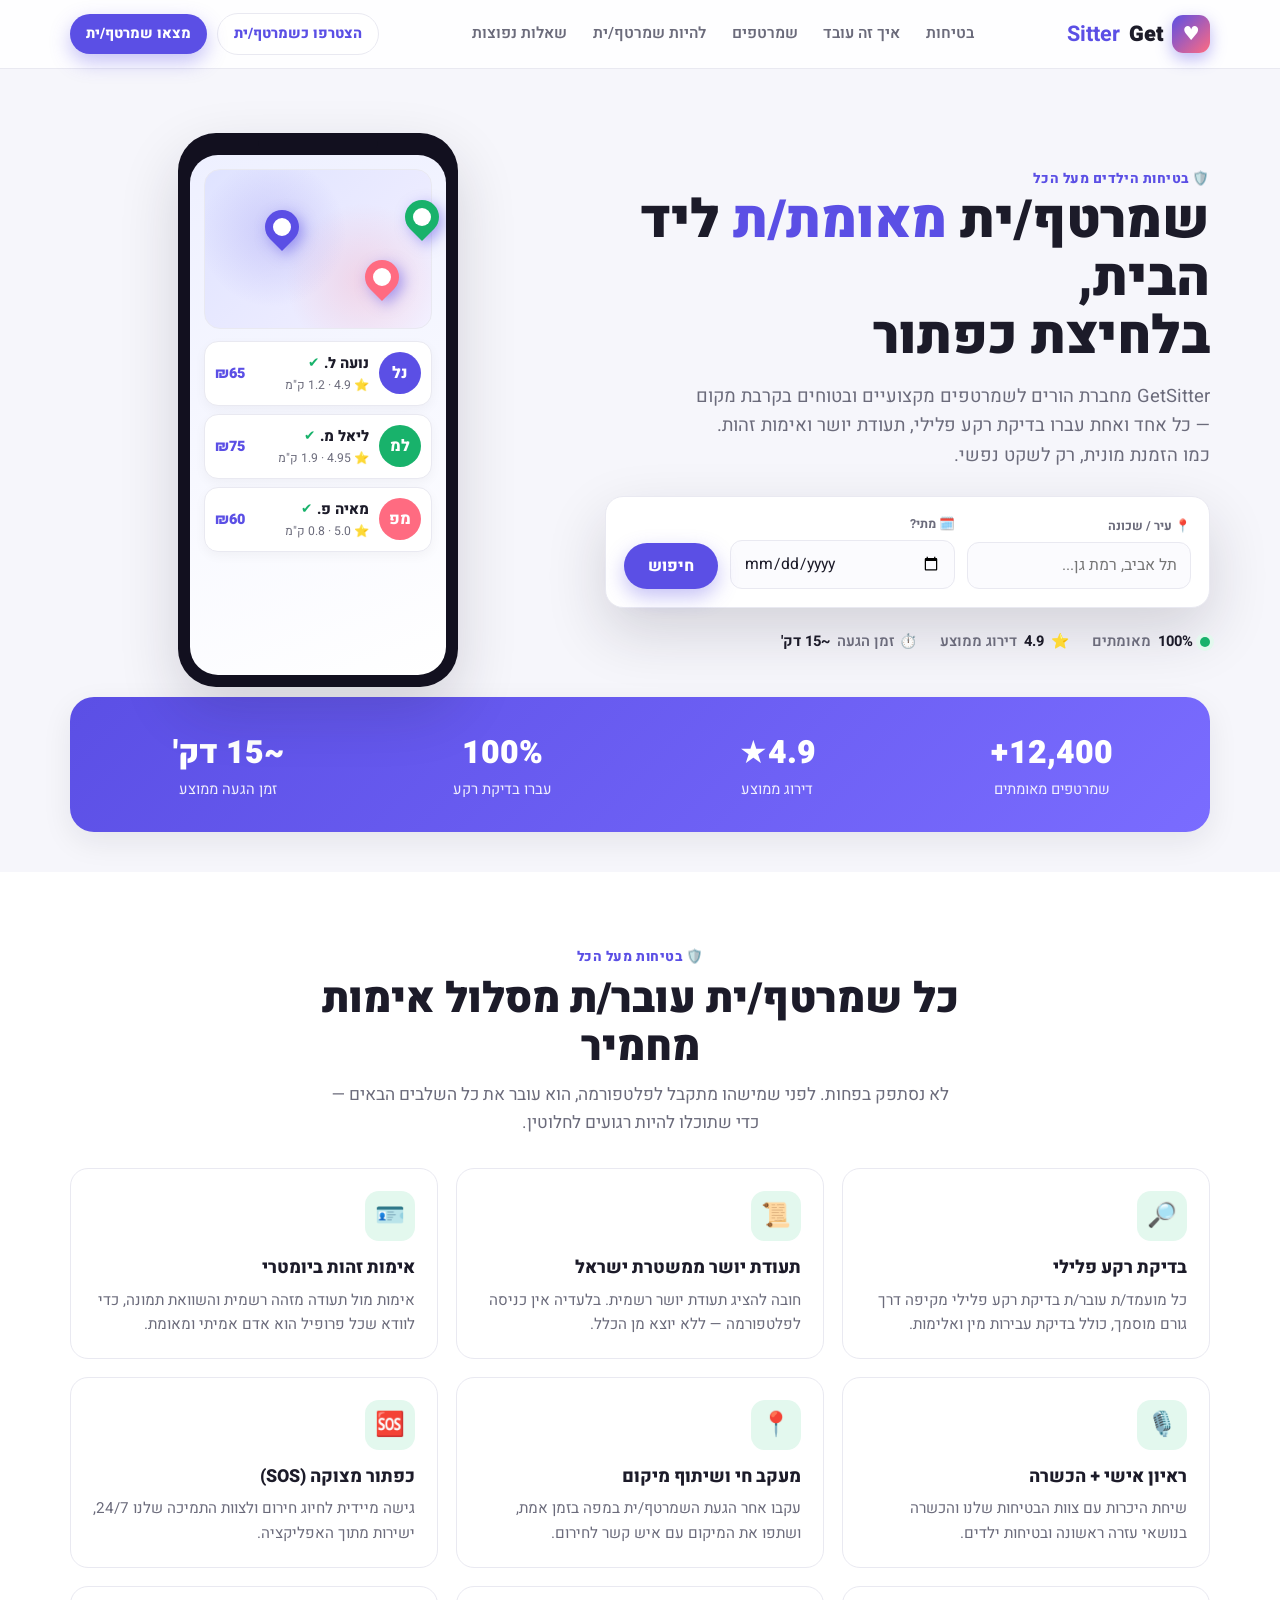
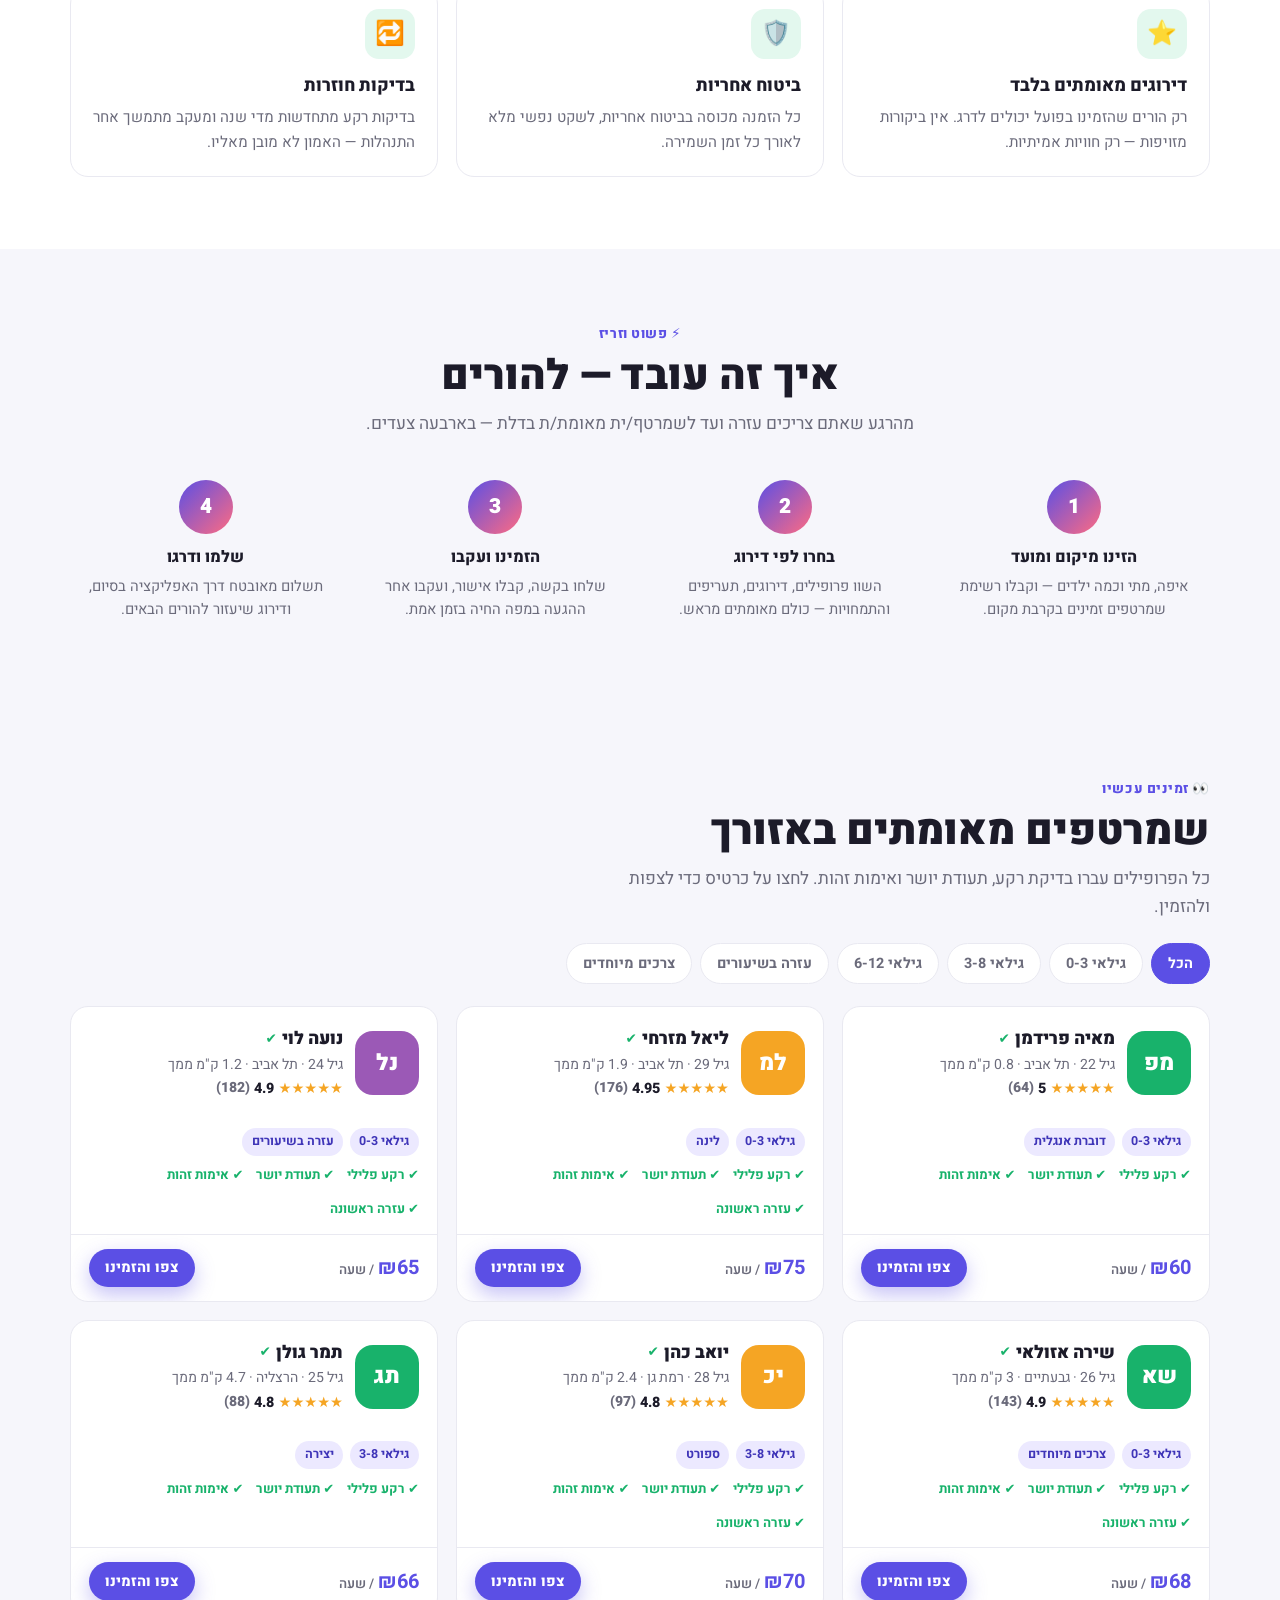
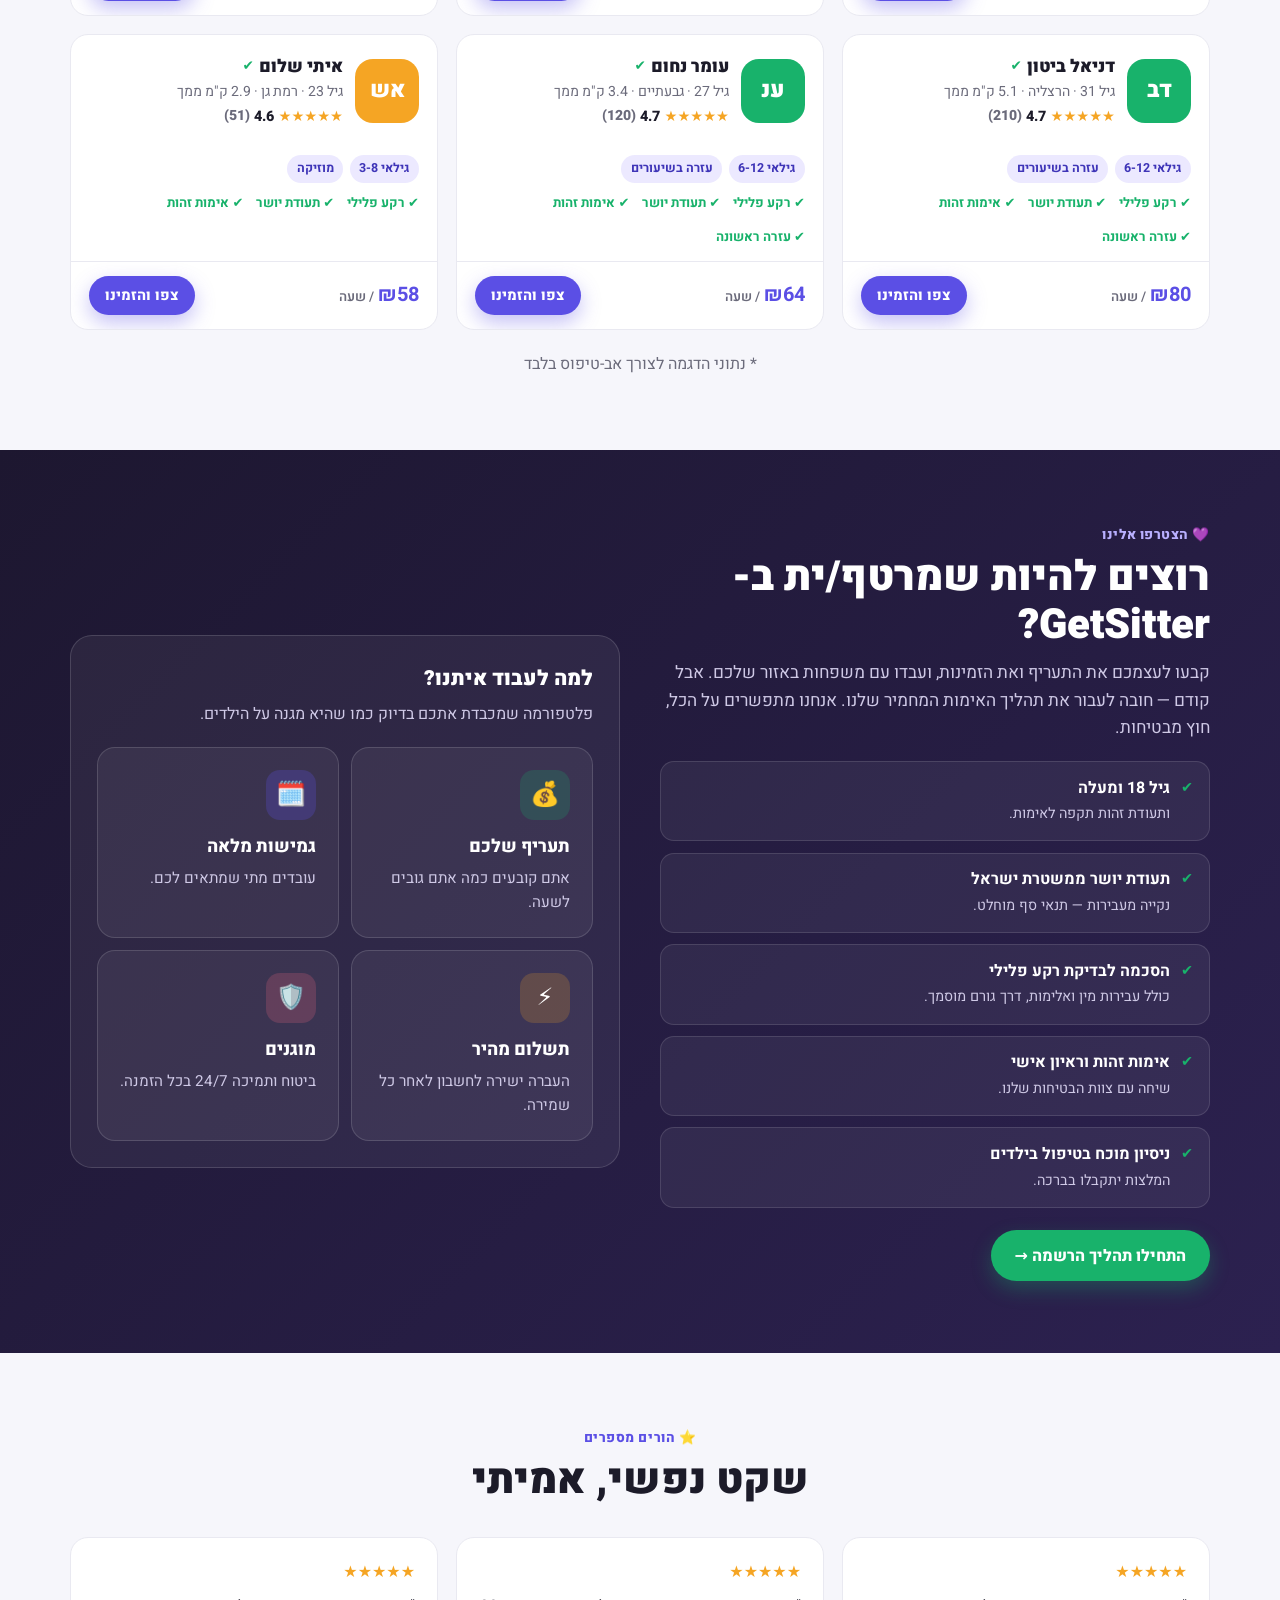
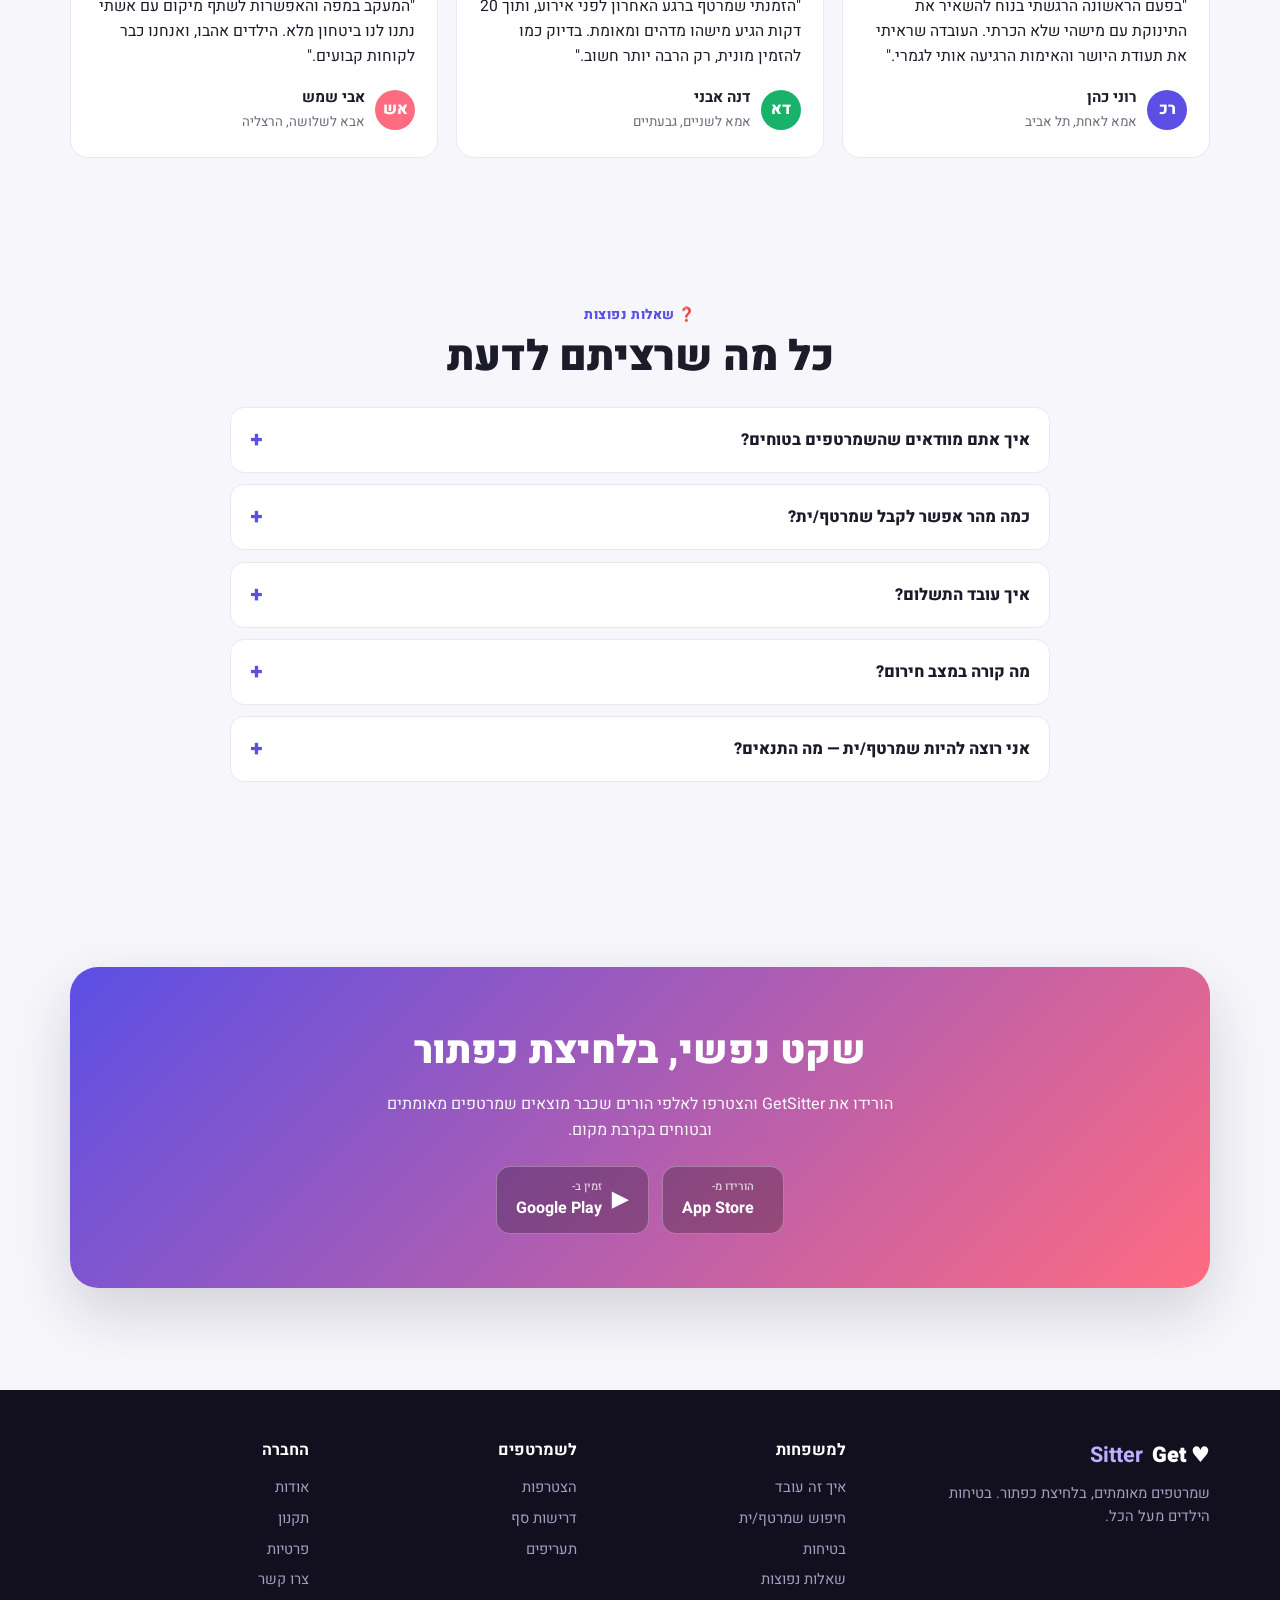
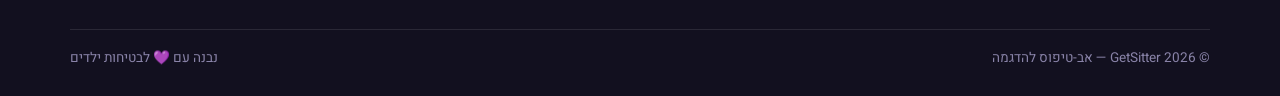
==== getsitter/index.html @ 8d03bcb5 "Add GetSitter — safety-first babysitter marketplace prototype Standalone front-end prototype (no rel" ====
<!DOCTYPE html>
<html lang="he" dir="rtl">
<head>
  <meta charset="UTF-8" />
  <meta name="viewport" content="width=device-width, initial-scale=1.0" />
  <title>GetSitter | שמרטף/ית מאומת/ת בלחיצת כפתור</title>
  <meta name="description" content="GetSitter – האפליקציה שמחברת הורים לשמרטפים מאומתים בקרבת הבית, בלחיצת כפתור. בדיקת רקע פלילי, תעודת יושר, אימות זהות ודירוגים אמיתיים. בטיחות הילדים מעל הכל." />
  <meta name="theme-color" content="#5B4FE5" />
  <meta property="og:title" content="GetSitter | שמרטף/ית מאומת/ת בלחיצת כפתור" />
  <meta property="og:description" content="הורים מוצאים שמרטפים מאומתים ובטוחים בקרבת מקום – עם בדיקות רקע, תעודת יושר ודירוגים." />
  <meta property="og:type" content="website" />
  <meta property="og:locale" content="he_IL" />
  <link rel="icon" href="data:image/svg+xml,<svg xmlns='http://www.w3.org/2000/svg' viewBox='0 0 100 100'><rect width='100' height='100' rx='24' fill='%235B4FE5'/><text y='72' x='50' font-size='62' text-anchor='middle' fill='white'>♥</text></svg>" />
  <link rel="preconnect" href="https://fonts.googleapis.com" />
  <link href="https://fonts.googleapis.com/css2?family=Heebo:wght@400;600;700;800;900&display=swap" rel="stylesheet" />
  <link rel="stylesheet" href="styles.css" />
</head>
<body>

  <!-- NAV -->
  <header class="nav">
    <div class="container nav-inner">
      <a href="#" class="logo"><span class="mark">♥</span> Get<b>Sitter</b></a>
      <nav class="nav-links" id="nav-links">
        <a href="#safety">בטיחות</a>
        <a href="#how">איך זה עובד</a>
        <a href="#sitters">שמרטפים</a>
        <a href="#become">להיות שמרטף/ית</a>
        <a href="#faq">שאלות נפוצות</a>
      </nav>
      <div class="nav-cta">
        <a href="#become" class="btn btn-ghost btn-sm">הצטרפו כשמרטף/ית</a>
        <a href="#hero" class="btn btn-primary btn-sm">מצאו שמרטף/ית</a>
        <button class="burger" id="burger" aria-label="תפריט">☰</button>
      </div>
    </div>
  </header>

  <!-- HERO -->
  <section class="hero" id="hero">
    <div class="container hero-grid">
      <div>
        <span class="eyebrow">🛡️ בטיחות הילדים מעל הכל</span>
        <h1>שמרטף/ית <span class="hl">מאומת/ת</span> ליד הבית,<br>בלחיצת כפתור</h1>
        <p class="sub">GetSitter מחברת הורים לשמרטפים מקצועיים ובטוחים בקרבת מקום — כל אחד ואחת עברו בדיקת רקע פלילי, תעודת יושר ואימות זהות. כמו הזמנת מונית, רק לשקט נפשי.</p>

        <form class="search-card" id="search-form">
          <div class="field">
            <label>📍 עיר / שכונה</label>
            <input id="f-city" placeholder="תל אביב, רמת גן..." />
          </div>
          <div class="field">
            <label>🗓️ מתי?</label>
            <input type="date" id="f-date" />
          </div>
          <button class="btn btn-primary" type="submit">חיפוש</button>
        </form>

        <div class="trust-row">
          <span class="t"><span class="dot-safe"></span> <b>100%</b> מאומתים</span>
          <span class="t">⭐ <b>4.9</b> דירוג ממוצע</span>
          <span class="t">⏱️ זמן הגעה <b>~15 דק'</b></span>
        </div>
      </div>

      <div class="hero-visual">
        <div class="phone">
          <div class="notch"></div>
          <div class="screen">
            <div class="mini-map"><span class="pin a"></span><span class="pin b"></span><span class="pin c"></span></div>
            <div class="mini-card"><div class="av" style="background:#5B4FE5">נל</div><div class="mc-body"><div class="mc-name">נועה ל. <span class="vbadge">✔</span></div><div class="mc-sub">⭐ 4.9 · 1.2 ק"מ</div></div><div class="mc-price">₪65</div></div>
            <div class="mini-card"><div class="av" style="background:#18b26b">למ</div><div class="mc-body"><div class="mc-name">ליאל מ. <span class="vbadge">✔</span></div><div class="mc-sub">⭐ 4.95 · 1.9 ק"מ</div></div><div class="mc-price">₪75</div></div>
            <div class="mini-card"><div class="av" style="background:#ff6b81">מפ</div><div class="mc-body"><div class="mc-name">מאיה פ. <span class="vbadge">✔</span></div><div class="mc-sub">⭐ 5.0 · 0.8 ק"מ</div></div><div class="mc-price">₪60</div></div>
          </div>
        </div>
      </div>
    </div>

    <div class="container">
      <div class="stats">
        <div class="s"><div class="n">12,400+</div><div class="l">שמרטפים מאומתים</div></div>
        <div class="s"><div class="n">4.9★</div><div class="l">דירוג ממוצע</div></div>
        <div class="s"><div class="n">100%</div><div class="l">עברו בדיקת רקע</div></div>
        <div class="s"><div class="n">~15 דק'</div><div class="l">זמן הגעה ממוצע</div></div>
      </div>
    </div>
  </section>

  <!-- SAFETY -->
  <section class="safety" id="safety">
    <div class="container">
      <div class="center" style="max-width:680px">
        <span class="eyebrow">🛡️ בטיחות מעל הכל</span>
        <h2 class="title">כל שמרטף/ית עובר/ת מסלול אימות מחמיר</h2>
        <p class="lead center">לא נסתפק בפחות. לפני שמישהו מתקבל לפלטפורמה, הוא עובר את כל השלבים הבאים — כדי שתוכלו להיות רגועים לחלוטין.</p>
      </div>
      <div class="grid-3">
        <div class="feature"><div class="ico">🔎</div><h3>בדיקת רקע פלילי</h3><p>כל מועמד/ת עובר/ת בדיקת רקע פלילי מקיפה דרך גורם מוסמך, כולל בדיקת עבירות מין ואלימות.</p></div>
        <div class="feature"><div class="ico">📜</div><h3>תעודת יושר ממשטרת ישראל</h3><p>חובה להציג תעודת יושר רשמית. בלעדיה אין כניסה לפלטפורמה — ללא יוצא מן הכלל.</p></div>
        <div class="feature"><div class="ico">🪪</div><h3>אימות זהות ביומטרי</h3><p>אימות מול תעודה מזהה רשמית והשוואת תמונה, כדי לוודא שכל פרופיל הוא אדם אמיתי ומאומת.</p></div>
        <div class="feature"><div class="ico">🎙️</div><h3>ראיון אישי + הכשרה</h3><p>שיחת היכרות עם צוות הבטיחות שלנו והכשרה בנושאי עזרה ראשונה ובטיחות ילדים.</p></div>
        <div class="feature"><div class="ico">📍</div><h3>מעקב חי ושיתוף מיקום</h3><p>עקבו אחר הגעת השמרטף/ית במפה בזמן אמת, ושתפו את המיקום עם איש קשר לחירום.</p></div>
        <div class="feature"><div class="ico">🆘</div><h3>כפתור מצוקה (SOS)</h3><p>גישה מיידית לחיוג חירום ולצוות התמיכה שלנו 24/7, ישירות מתוך האפליקציה.</p></div>
        <div class="feature"><div class="ico">⭐</div><h3>דירוגים מאומתים בלבד</h3><p>רק הורים שהזמינו בפועל יכולים לדרג. אין ביקורות מזויפות — רק חוויות אמיתיות.</p></div>
        <div class="feature"><div class="ico">🛡️</div><h3>ביטוח אחריות</h3><p>כל הזמנה מכוסה בביטוח אחריות, לשקט נפשי מלא לאורך כל זמן השמירה.</p></div>
        <div class="feature"><div class="ico">🔁</div><h3>בדיקות חוזרות</h3><p>בדיקות רקע מתחדשות מדי שנה ומעקב מתמשך אחר התנהלות — האמון לא מובן מאליו.</p></div>
      </div>
    </div>
  </section>

  <!-- HOW IT WORKS -->
  <section id="how">
    <div class="container">
      <div class="center" style="max-width:640px">
        <span class="eyebrow">⚡ פשוט וזריז</span>
        <h2 class="title">איך זה עובד — להורים</h2>
        <p class="lead center">מהרגע שאתם צריכים עזרה ועד לשמרטף/ית מאומת/ת בדלת — בארבעה צעדים.</p>
      </div>
      <div class="steps">
        <div class="step"><div class="num">1</div><h4>הזינו מיקום ומועד</h4><p>איפה, מתי וכמה ילדים — וקבלו רשימת שמרטפים זמינים בקרבת מקום.</p></div>
        <div class="step"><div class="num">2</div><h4>בחרו לפי דירוג</h4><p>השוו פרופילים, דירוגים, תעריפים והתמחויות — כולם מאומתים מראש.</p></div>
        <div class="step"><div class="num">3</div><h4>הזמינו ועקבו</h4><p>שלחו בקשה, קבלו אישור, ועקבו אחר ההגעה במפה החיה בזמן אמת.</p></div>
        <div class="step"><div class="num">4</div><h4>שלמו ודרגו</h4><p>תשלום מאובטח דרך האפליקציה בסיום, ודירוג שיעזור להורים הבאים.</p></div>
      </div>
    </div>
  </section>

  <!-- SITTERS -->
  <section class="sitters" id="sitters">
    <div class="container">
      <span class="eyebrow">👀 זמינים עכשיו</span>
      <h2 class="title">שמרטפים מאומתים באזורך</h2>
      <p class="lead">כל הפרופילים עברו בדיקת רקע, תעודת יושר ואימות זהות. לחצו על כרטיס כדי לצפות ולהזמין.</p>
      <div class="filters">
        <span class="chip active" data-filter="all">הכל</span>
        <span class="chip" data-filter="0-3">גילאי 0-3</span>
        <span class="chip" data-filter="3-8">גילאי 3-8</span>
        <span class="chip" data-filter="6-12">גילאי 6-12</span>
        <span class="chip" data-filter="עזרה בשיעורים">עזרה בשיעורים</span>
        <span class="chip" data-filter="צרכים מיוחדים">צרכים מיוחדים</span>
      </div>
      <div class="sitter-grid" id="sitter-grid"></div>
      <p class="meta center" style="margin-top:1.4rem;color:var(--muted)">* נתוני הדגמה לצורך אב-טיפוס בלבד</p>
    </div>
  </section>

  <!-- BECOME A SITTER -->
  <section class="become" id="become">
    <div class="container grid-2">
      <div>
        <span class="eyebrow" style="color:#b9b0ff">💜 הצטרפו אלינו</span>
        <h2 class="title">רוצים להיות שמרטף/ית ב-GetSitter?</h2>
        <p class="lead">קבעו לעצמכם את התעריף ואת הזמינות, ועבדו עם משפחות באזור שלכם. אבל קודם — חובה לעבור את תהליך האימות המחמיר שלנו. אנחנו מתפשרים על הכל, חוץ מבטיחות.</p>
        <ul class="req-list">
          <li><span class="ck">✔</span><div><b>גיל 18 ומעלה</b><span>ותעודת זהות תקפה לאימות.</span></div></li>
          <li><span class="ck">✔</span><div><b>תעודת יושר ממשטרת ישראל</b><span>נקייה מעבירות — תנאי סף מוחלט.</span></div></li>
          <li><span class="ck">✔</span><div><b>הסכמה לבדיקת רקע פלילי</b><span>כולל עבירות מין ואלימות, דרך גורם מוסמך.</span></div></li>
          <li><span class="ck">✔</span><div><b>אימות זהות וראיון אישי</b><span>שיחה עם צוות הבטיחות שלנו.</span></div></li>
          <li><span class="ck">✔</span><div><b>ניסיון מוכח בטיפול בילדים</b><span>המלצות יתקבלו בברכה.</span></div></li>
        </ul>
        <button class="btn btn-safe" data-wizard style="margin-top:1.4rem">התחילו תהליך הרשמה →</button>
      </div>
      <div>
        <div style="background:rgba(255,255,255,.06);border:1px solid rgba(255,255,255,.14);border-radius:22px;padding:26px">
          <h3 style="font-weight:900;font-size:1.3rem;margin-bottom:.4rem">למה לעבוד איתנו?</h3>
          <p style="color:#cfc9e6;margin-bottom:1.2rem">פלטפורמה שמכבדת אתכם בדיוק כמו שהיא מגנה על הילדים.</p>
          <div class="grid-3" style="grid-template-columns:1fr 1fr;gap:12px;margin:0">
            <div class="feature" style="background:rgba(255,255,255,.06);border-color:rgba(255,255,255,.14);color:#fff"><div class="ico" style="background:rgba(24,178,107,.2)">💰</div><h3 style="color:#fff">תעריף שלכם</h3><p style="color:#cfc9e6">אתם קובעים כמה אתם גובים לשעה.</p></div>
            <div class="feature" style="background:rgba(255,255,255,.06);border-color:rgba(255,255,255,.14);color:#fff"><div class="ico" style="background:rgba(91,79,229,.25)">🗓️</div><h3 style="color:#fff">גמישות מלאה</h3><p style="color:#cfc9e6">עובדים מתי שמתאים לכם.</p></div>
            <div class="feature" style="background:rgba(255,255,255,.06);border-color:rgba(255,255,255,.14);color:#fff"><div class="ico" style="background:rgba(245,165,36,.2)">⚡</div><h3 style="color:#fff">תשלום מהיר</h3><p style="color:#cfc9e6">העברה ישירה לחשבון לאחר כל שמירה.</p></div>
            <div class="feature" style="background:rgba(255,255,255,.06);border-color:rgba(255,255,255,.14);color:#fff"><div class="ico" style="background:rgba(255,107,129,.2)">🛡️</div><h3 style="color:#fff">מוגנים</h3><p style="color:#cfc9e6">ביטוח ותמיכה 24/7 בכל הזמנה.</p></div>
          </div>
        </div>
      </div>
    </div>
  </section>

  <!-- REVIEWS -->
  <section id="reviews">
    <div class="container">
      <div class="center" style="max-width:600px">
        <span class="eyebrow">⭐ הורים מספרים</span>
        <h2 class="title">שקט נפשי, אמיתי</h2>
      </div>
      <div class="reviews-grid">
        <div class="review"><div class="stars">★★★★★</div><p>"בפעם הראשונה הרגשתי בנוח להשאיר את התינוקת עם מישהי שלא הכרתי. העובדה שראיתי את תעודת היושר והאימות הרגיעה אותי לגמרי."</p><div class="who"><div class="av" style="background:#5B4FE5">רכ</div><div><b>רוני כהן</b><small>אמא לאחת, תל אביב</small></div></div></div>
        <div class="review"><div class="stars">★★★★★</div><p>"הזמנתי שמרטף ברגע האחרון לפני אירוע, ותוך 20 דקות הגיע מישהו מדהים ומאומת. בדיוק כמו להזמין מונית, רק הרבה יותר חשוב."</p><div class="who"><div class="av" style="background:#18b26b">דא</div><div><b>דנה אבני</b><small>אמא לשניים, גבעתיים</small></div></div></div>
        <div class="review"><div class="stars">★★★★★</div><p>"המעקב במפה והאפשרות לשתף מיקום עם אשתי נתנו לנו ביטחון מלא. הילדים אהבו, ואנחנו כבר לקוחות קבועים."</p><div class="who"><div class="av" style="background:#ff6b81">אש</div><div><b>אבי שמש</b><small>אבא לשלושה, הרצליה</small></div></div></div>
      </div>
    </div>
  </section>

  <!-- FAQ -->
  <section id="faq">
    <div class="container">
      <div class="center" style="max-width:560px">
        <span class="eyebrow">❓ שאלות נפוצות</span>
        <h2 class="title">כל מה שרציתם לדעת</h2>
      </div>
      <div class="faq center" style="margin-top:1.6rem">
        <div class="qa"><button>איך אתם מוודאים שהשמרטפים בטוחים? <span class="pm">+</span></button><div class="ans"><p>כל שמרטף/ית עובר/ת בדיקת רקע פלילי מקיפה, חובת הצגת תעודת יושר ממשטרת ישראל, אימות זהות ביומטרי וראיון אישי עם צוות הבטיחות שלנו. הבדיקות מתחדשות מדי שנה.</p></div></div>
        <div class="qa"><button>כמה מהר אפשר לקבל שמרטף/ית? <span class="pm">+</span></button><div class="ans"><p>במרבית האזורים זמן ההגעה הממוצע הוא כ-15 דקות. ניתן גם להזמין מראש לתאריך ושעה מדויקים.</p></div></div>
        <div class="qa"><button>איך עובד התשלום? <span class="pm">+</span></button><div class="ans"><p>התשלום מתבצע באופן מאובטח דרך האפליקציה בסיום השמירה, לפי התעריף השעתי של השמרטף/ית. לא תחויבו עד שהבקשה תאושר.</p></div></div>
        <div class="qa"><button>מה קורה במצב חירום? <span class="pm">+</span></button><div class="ans"><p>בכל מסך באפליקציה יש כפתור מצוקה (SOS) המחבר מיידית לחיוג חירום ולצוות התמיכה שלנו הזמין 24/7. בנוסף ניתן לשתף את המיקום בזמן אמת עם איש קשר.</p></div></div>
        <div class="qa"><button>אני רוצה להיות שמרטף/ית — מה התנאים? <span class="pm">+</span></button><div class="ans"><p>צריך להיות בני 18+, להציג תעודת יושר נקייה, להסכים לבדיקת רקע פלילי ואימות זהות, ולעבור ראיון אישי. ניתן להתחיל את התהליך דרך כפתור "הצטרפו כשמרטף/ית".</p></div></div>
      </div>
    </div>
  </section>

  <!-- CTA -->
  <section>
    <div class="container">
      <div class="cta-final">
        <h2>שקט נפשי, בלחיצת כפתור</h2>
        <p>הורידו את GetSitter והצטרפו לאלפי הורים שכבר מוצאים שמרטפים מאומתים ובטוחים בקרבת מקום.</p>
        <div class="store-row">
          <div class="store"><span class="big"></span><div style="text-align:right"><small>הורידו מ-</small>App Store</div></div>
          <div class="store"><span class="big">▶</span><div style="text-align:right"><small>זמין ב-</small>Google Play</div></div>
        </div>
      </div>
    </div>
  </section>

  <!-- FOOTER -->
  <footer>
    <div class="container">
      <div class="foot-grid">
        <div>
          <a href="#" class="logo" style="color:#fff;margin-bottom:.6rem">♥ Get<b style="color:#b9b0ff">Sitter</b></a>
          <p style="color:#a39ec0;font-size:.92rem;max-width:280px">שמרטפים מאומתים, בלחיצת כפתור. בטיחות הילדים מעל הכל.</p>
        </div>
        <div><h5>למשפחות</h5><a href="#how">איך זה עובד</a><a href="#sitters">חיפוש שמרטף/ית</a><a href="#safety">בטיחות</a><a href="#faq">שאלות נפוצות</a></div>
        <div><h5>לשמרטפים</h5><a href="#become">הצטרפות</a><a href="#become">דרישות סף</a><a href="#become">תעריפים</a></div>
        <div><h5>החברה</h5><a href="#">אודות</a><a href="#">תקנון</a><a href="#">פרטיות</a><a href="#">צרו קשר</a></div>
      </div>
      <div class="foot-bottom">
        <span>© 2026 GetSitter — אב-טיפוס להדגמה</span>
        <span>נבנה עם 💜 לבטיחות ילדים</span>
      </div>
    </div>
  </footer>

  <!-- modal + toast -->
  <div class="overlay" id="overlay"><div class="modal" id="modal"></div></div>
  <div class="toast" id="toast"></div>

  <script src="app.js"></script>
</body>
</html>
---- getsitter/styles.css ----
/* ===== GetSitter prototype — standalone, no relation to VICOMP ===== */
:root{
  --primary:#5B4FE5;
  --primary-d:#3f35b8;
  --primary-l:#ece9ff;
  --accent:#ff6b81;
  --safe:#18b26b;
  --safe-l:#e3f8ee;
  --bg:#f6f6fb;
  --card:#ffffff;
  --ink:#1c1b29;
  --muted:#6b6b7b;
  --line:#e9e9f1;
  --warn:#f5a524;
  --shadow:0 10px 30px rgba(28,27,41,.08);
  --shadow-lg:0 24px 60px rgba(28,27,41,.16);
  --r:18px;
}
*{box-sizing:border-box;margin:0;padding:0}
html{scroll-behavior:smooth}
body{
  font-family:'Heebo',system-ui,-apple-system,'Segoe UI',Arial,sans-serif;
  background:var(--bg);color:var(--ink);line-height:1.6;
  -webkit-font-smoothing:antialiased;
}
a{color:inherit;text-decoration:none}
img{max-width:100%;display:block}
.container{max-width:1180px;margin:0 auto;padding:0 20px}
section{padding:72px 0}
.eyebrow{color:var(--primary);font-weight:800;letter-spacing:.04em;font-size:.85rem;text-transform:uppercase}
h2.title{font-size:clamp(1.7rem,3.6vw,2.6rem);font-weight:900;line-height:1.15;margin:.4rem 0 .6rem}
.lead{color:var(--muted);font-size:1.08rem;max-width:640px}
.center{text-align:center;margin-inline:auto}
.btn{
  display:inline-flex;align-items:center;gap:.5rem;justify-content:center;
  border:none;cursor:pointer;font-family:inherit;font-weight:800;font-size:1rem;
  padding:.85rem 1.5rem;border-radius:999px;transition:.18s transform,.18s box-shadow,.18s background;
}
.btn:active{transform:translateY(1px)}
.btn-primary{background:var(--primary);color:#fff;box-shadow:0 8px 20px rgba(91,79,229,.35)}
.btn-primary:hover{background:var(--primary-d)}
.btn-ghost{background:#fff;color:var(--primary);border:1.5px solid var(--line)}
.btn-ghost:hover{border-color:var(--primary)}
.btn-safe{background:var(--safe);color:#fff;box-shadow:0 8px 20px rgba(24,178,107,.3)}
.btn-block{width:100%}
.btn-sm{padding:.55rem 1rem;font-size:.9rem}

/* ===== NAV ===== */
.nav{
  position:sticky;top:0;z-index:50;background:rgba(255,255,255,.85);
  backdrop-filter:blur(10px);border-bottom:1px solid var(--line);
}
.nav-inner{display:flex;align-items:center;justify-content:space-between;height:68px}
.logo{display:flex;align-items:center;gap:.55rem;font-weight:900;font-size:1.35rem}
.logo .mark{
  width:38px;height:38px;border-radius:11px;display:grid;place-items:center;
  background:linear-gradient(135deg,var(--primary),var(--accent));color:#fff;font-size:1.2rem;
  box-shadow:0 6px 16px rgba(91,79,229,.4)
}
.logo b{color:var(--primary)}
.nav-links{display:flex;gap:1.6rem;align-items:center}
.nav-links a{color:var(--muted);font-weight:600;font-size:.97rem}
.nav-links a:hover{color:var(--ink)}
.nav-cta{display:flex;gap:.6rem;align-items:center}
.burger{display:none;background:none;border:none;font-size:1.6rem;cursor:pointer;color:var(--ink)}

/* ===== HERO ===== */
.hero{padding:64px 0 40px;position:relative;overflow:hidden}
.hero-grid{display:grid;grid-template-columns:1.1fr .9fr;gap:40px;align-items:center}
.hero h1{font-size:clamp(2rem,4.6vw,3.3rem);font-weight:900;line-height:1.1}
.hero h1 .hl{color:var(--primary)}
.hero p.sub{color:var(--muted);font-size:1.15rem;margin:1rem 0 1.6rem;max-width:520px}
.search-card{
  background:#fff;border-radius:var(--r);box-shadow:var(--shadow-lg);
  padding:18px;display:grid;grid-template-columns:1fr 1fr auto;gap:12px;align-items:end;
  border:1px solid var(--line)
}
.field{display:flex;flex-direction:column;gap:.3rem;text-align:right}
.field label{font-size:.78rem;font-weight:700;color:var(--muted)}
.field input,.field select{
  font-family:inherit;font-size:.98rem;padding:.7rem .8rem;border:1.5px solid var(--line);
  border-radius:12px;background:#fbfbfe;color:var(--ink)
}
.field input:focus,.field select:focus{outline:none;border-color:var(--primary)}
.search-card .btn{height:46px}
.trust-row{display:flex;gap:1.4rem;flex-wrap:wrap;margin-top:1.4rem}
.trust-row .t{display:flex;align-items:center;gap:.45rem;color:var(--muted);font-weight:600;font-size:.92rem}
.trust-row .t b{color:var(--ink)}
.dot-safe{width:10px;height:10px;border-radius:50%;background:var(--safe);box-shadow:0 0 0 4px var(--safe-l)}

/* phone mockup */
.phone{
  width:280px;margin-inline:auto;background:#12101f;border-radius:38px;padding:12px;
  box-shadow:var(--shadow-lg);position:relative
}
.phone .notch{width:120px;height:22px;background:#12101f;border-radius:0 0 14px 14px;margin:-12px auto 0;position:relative;z-index:2}
.phone .screen{background:linear-gradient(160deg,#eef0ff,#fff);border-radius:28px;overflow:hidden;height:520px;padding:14px}
.mini-map{height:160px;border-radius:16px;background:
  radial-gradient(circle at 30% 40%,rgba(91,79,229,.18),transparent 40%),
  radial-gradient(circle at 70% 70%,rgba(255,107,129,.18),transparent 40%),
  linear-gradient(135deg,#dfe3ff,#f3f0ff);position:relative;margin-bottom:12px;border:1px solid var(--line)}
.pin{position:absolute;width:34px;height:34px;border-radius:50% 50% 50% 0;background:var(--primary);transform:rotate(-45deg);box-shadow:0 6px 14px rgba(91,79,229,.5)}
.pin::after{content:"";position:absolute;inset:8px;background:#fff;border-radius:50%}
.pin.a{top:40px;left:60px}.pin.b{top:90px;left:160px;background:var(--accent)}.pin.c{top:30px;left:200px;background:var(--safe)}
.mini-card{background:#fff;border:1px solid var(--line);border-radius:14px;padding:10px;display:flex;gap:10px;align-items:center;margin-bottom:8px;box-shadow:0 4px 12px rgba(0,0,0,.04)}
.mini-card .av{width:42px;height:42px;border-radius:50%;display:grid;place-items:center;color:#fff;font-weight:800;flex:none}
.mini-card .mc-body{flex:1;min-width:0}
.mini-card .mc-name{font-weight:800;font-size:.92rem;display:flex;align-items:center;gap:4px}
.mini-card .mc-sub{font-size:.76rem;color:var(--muted)}
.vbadge{color:var(--safe);font-size:.85rem}
.mc-price{font-weight:900;color:var(--primary);font-size:.9rem;white-space:nowrap}

/* ===== STATS ===== */
.stats{background:linear-gradient(135deg,var(--primary),#7a6cff);color:#fff;border-radius:24px;
  display:grid;grid-template-columns:repeat(4,1fr);gap:18px;padding:30px;margin-top:10px;box-shadow:var(--shadow)}
.stats .s{text-align:center}
.stats .s .n{font-size:2rem;font-weight:900}
.stats .s .l{opacity:.9;font-size:.92rem}

/* ===== SAFETY ===== */
.safety{background:#fff}
.grid-3{display:grid;grid-template-columns:repeat(3,1fr);gap:18px;margin-top:2rem}
.feature{
  background:var(--card);border:1px solid var(--line);border-radius:var(--r);padding:22px;
  transition:.2s transform,.2s box-shadow
}
.feature:hover{transform:translateY(-4px);box-shadow:var(--shadow)}
.feature .ico{width:50px;height:50px;border-radius:14px;display:grid;place-items:center;font-size:1.5rem;background:var(--safe-l);margin-bottom:.8rem}
.feature h3{font-size:1.12rem;font-weight:800;margin-bottom:.3rem}
.feature p{color:var(--muted);font-size:.95rem}

/* ===== STEPS ===== */
.steps{display:grid;grid-template-columns:repeat(4,1fr);gap:18px;margin-top:2rem}
.step{text-align:center;position:relative;padding:10px}
.step .num{width:54px;height:54px;border-radius:50%;display:grid;place-items:center;margin:0 auto .7rem;
  font-weight:900;font-size:1.3rem;color:#fff;background:linear-gradient(135deg,var(--primary),var(--accent))}
.step h4{font-weight:800;margin-bottom:.25rem}
.step p{color:var(--muted);font-size:.92rem}

/* ===== SITTERS ===== */
.sitters{background:var(--bg)}
.filters{display:flex;gap:.5rem;flex-wrap:wrap;margin:1.4rem 0}
.chip{padding:.5rem 1rem;border-radius:999px;border:1.5px solid var(--line);background:#fff;
  font-weight:700;font-size:.9rem;cursor:pointer;color:var(--muted)}
.chip.active{background:var(--primary);color:#fff;border-color:var(--primary)}
.sitter-grid{display:grid;grid-template-columns:repeat(3,1fr);gap:18px}
.sitter{background:#fff;border:1px solid var(--line);border-radius:var(--r);overflow:hidden;
  transition:.2s transform,.2s box-shadow;display:flex;flex-direction:column}
.sitter:hover{transform:translateY(-5px);box-shadow:var(--shadow-lg)}
.sitter .top{padding:18px;display:flex;gap:12px;align-items:center}
.av-lg{width:64px;height:64px;border-radius:18px;display:grid;place-items:center;color:#fff;font-weight:900;font-size:1.4rem;flex:none}
.sitter .nm{font-weight:900;font-size:1.1rem;display:flex;align-items:center;gap:5px}
.sitter .meta{color:var(--muted);font-size:.88rem}
.rating{display:inline-flex;align-items:center;gap:.25rem;font-weight:800;color:var(--ink);font-size:.9rem}
.stars{color:#f5a524}
.sitter .body{padding:0 18px 4px;flex:1}
.tags{display:flex;gap:.4rem;flex-wrap:wrap;margin:.5rem 0}
.tag{background:var(--primary-l);color:var(--primary-d);font-weight:700;font-size:.78rem;padding:.25rem .6rem;border-radius:999px}
.verif{display:flex;gap:.8rem;flex-wrap:wrap;margin:.6rem 0;font-size:.82rem;color:var(--safe);font-weight:700}
.verif span{display:flex;align-items:center;gap:.25rem}
.sitter .foot{padding:14px 18px;border-top:1px solid var(--line);display:flex;align-items:center;justify-content:space-between}
.price b{font-size:1.25rem;color:var(--primary)}
.price small{color:var(--muted);font-weight:600}
.empty{grid-column:1/-1;text-align:center;color:var(--muted);padding:40px;background:#fff;border-radius:var(--r);border:1px dashed var(--line)}

/* ===== BECOME SITTER ===== */
.become{background:linear-gradient(135deg,#1d1730,#2c2150);color:#fff}
.become .grid-2{display:grid;grid-template-columns:1fr 1fr;gap:40px;align-items:center}
.become h2.title{color:#fff}
.become .lead{color:#cfc9e6}
.req-list{list-style:none;display:grid;gap:.7rem;margin-top:1.2rem}
.req-list li{display:flex;gap:.7rem;align-items:flex-start;background:rgba(255,255,255,.06);
  border:1px solid rgba(255,255,255,.12);padding:.85rem 1rem;border-radius:14px}
.req-list .ck{color:var(--safe);font-weight:900;flex:none}
.req-list b{display:block}
.req-list span{color:#cfc9e6;font-size:.9rem}

/* ===== REVIEWS ===== */
.reviews-grid{display:grid;grid-template-columns:repeat(3,1fr);gap:18px;margin-top:2rem}
.review{background:#fff;border:1px solid var(--line);border-radius:var(--r);padding:22px}
.review .stars{font-size:1rem;margin-bottom:.5rem}
.review p{font-size:.98rem;margin-bottom:1rem}
.review .who{display:flex;gap:.6rem;align-items:center}
.review .who .av{width:40px;height:40px;border-radius:50%;display:grid;place-items:center;color:#fff;font-weight:800}
.review .who b{display:block;font-size:.95rem}
.review .who small{color:var(--muted)}

/* ===== FAQ ===== */
.faq{max-width:820px}
.qa{background:#fff;border:1px solid var(--line);border-radius:14px;margin-bottom:.7rem;overflow:hidden}
.qa button{width:100%;text-align:right;background:none;border:none;font-family:inherit;cursor:pointer;
  padding:1rem 1.2rem;font-weight:800;font-size:1.02rem;display:flex;justify-content:space-between;align-items:center;color:var(--ink)}
.qa .ans{max-height:0;overflow:hidden;transition:max-height .3s ease;color:var(--muted)}
.qa.open .ans{max-height:240px}
.qa .ans p{padding:0 1.2rem 1.1rem}
.qa .pm{color:var(--primary);font-size:1.4rem;transition:.2s transform}
.qa.open .pm{transform:rotate(45deg)}

/* ===== CTA ===== */
.cta-final{background:linear-gradient(135deg,var(--primary),var(--accent));color:#fff;border-radius:28px;
  text-align:center;padding:54px 24px;margin:30px 0;box-shadow:var(--shadow-lg)}
.cta-final h2{font-size:clamp(1.6rem,3.4vw,2.4rem);font-weight:900;margin-bottom:.6rem}
.cta-final p{opacity:.95;max-width:520px;margin:0 auto 1.4rem}
.store-row{display:flex;gap:.8rem;justify-content:center;flex-wrap:wrap}
.store{background:rgba(0,0,0,.25);border:1px solid rgba(255,255,255,.3);color:#fff;border-radius:14px;
  padding:.7rem 1.2rem;display:flex;align-items:center;gap:.6rem;font-weight:700;cursor:pointer}
.store .big{font-size:1.4rem}
.store small{display:block;font-size:.7rem;opacity:.8;font-weight:500}

/* ===== FOOTER ===== */
footer{background:#12101f;color:#cfc9e6;padding:48px 0 26px}
.foot-grid{display:grid;grid-template-columns:1.4fr 1fr 1fr 1fr;gap:30px}
footer h5{color:#fff;font-size:1rem;margin-bottom:.8rem}
footer a{display:block;color:#a39ec0;font-size:.92rem;margin-bottom:.45rem}
footer a:hover{color:#fff}
.foot-bottom{border-top:1px solid rgba(255,255,255,.1);margin-top:30px;padding-top:18px;
  display:flex;justify-content:space-between;flex-wrap:wrap;gap:10px;font-size:.85rem;color:#8983a8}

/* ===== MODAL ===== */
.overlay{position:fixed;inset:0;background:rgba(18,16,31,.55);backdrop-filter:blur(3px);
  z-index:100;display:none;align-items:center;justify-content:center;padding:20px}
.overlay.show{display:flex}
.modal{background:#fff;border-radius:22px;max-width:560px;width:100%;max-height:90vh;overflow:auto;
  box-shadow:var(--shadow-lg);animation:pop .25s ease}
@keyframes pop{from{transform:translateY(14px) scale(.98);opacity:0}to{transform:none;opacity:1}}
.modal-head{padding:20px 22px;border-bottom:1px solid var(--line);display:flex;justify-content:space-between;align-items:center;position:sticky;top:0;background:#fff;z-index:2}
.modal-head h3{font-size:1.2rem;font-weight:900}
.x{background:none;border:none;font-size:1.6rem;cursor:pointer;color:var(--muted);line-height:1}
.modal-body{padding:22px}
.profile-hero{display:flex;gap:14px;align-items:center;margin-bottom:1rem}
.profile-hero .av-lg{width:74px;height:74px}
.kv{display:grid;grid-template-columns:1fr 1fr;gap:10px;margin:1rem 0}
.kv .k{background:var(--bg);border-radius:12px;padding:.7rem .9rem}
.kv .k small{color:var(--muted);font-size:.78rem;display:block}
.kv .k b{font-size:1rem}
.bio{color:var(--muted);margin:.6rem 0 1rem}
.form-row{display:flex;flex-direction:column;gap:.3rem;margin-bottom:1rem;text-align:right}
.form-row label{font-weight:700;font-size:.9rem}
.form-row input,.form-row select,.form-row textarea{
  font-family:inherit;font-size:1rem;padding:.75rem .85rem;border:1.5px solid var(--line);border-radius:12px;background:#fbfbfe}
.form-row input:focus,.form-row select:focus,.form-row textarea:focus{outline:none;border-color:var(--primary)}
.form-2{display:grid;grid-template-columns:1fr 1fr;gap:12px}
.err{border-color:var(--accent)!important}
.err-msg{color:var(--accent);font-size:.8rem;font-weight:600}
.consent{display:flex;gap:.6rem;align-items:flex-start;background:var(--safe-l);border:1px solid #bfe9d4;
  border-radius:12px;padding:.8rem;margin-bottom:.8rem;font-size:.9rem}
.consent input{margin-top:.25rem;width:18px;height:18px;accent-color:var(--safe);flex:none}
.upload{border:2px dashed var(--line);border-radius:14px;padding:1.1rem;text-align:center;cursor:pointer;color:var(--muted);background:#fbfbfe}
.upload.done{border-color:var(--safe);background:var(--safe-l);color:var(--safe);font-weight:700}

/* wizard */
.steps-bar{display:flex;gap:6px;margin-bottom:1.2rem}
.steps-bar .sb{flex:1;height:6px;border-radius:999px;background:var(--line)}
.steps-bar .sb.on{background:var(--primary)}
.step-label{font-weight:800;color:var(--primary);font-size:.85rem;margin-bottom:.4rem}
.wizard-foot{display:flex;justify-content:space-between;gap:10px;margin-top:1rem}
.success{text-align:center;padding:14px}
.success .big-ck{width:80px;height:80px;border-radius:50%;background:var(--safe-l);color:var(--safe);
  display:grid;place-items:center;font-size:2.6rem;margin:0 auto 1rem}

/* toast */
.toast{position:fixed;bottom:24px;left:50%;transform:translateX(-50%) translateY(20px);
  background:#12101f;color:#fff;padding:.9rem 1.4rem;border-radius:999px;box-shadow:var(--shadow-lg);
  z-index:200;opacity:0;pointer-events:none;transition:.3s;font-weight:700;display:flex;gap:.5rem;align-items:center}
.toast.show{opacity:1;transform:translateX(-50%) translateY(0)}

/* ===== responsive ===== */
@media(max-width:960px){
  .hero-grid,.become .grid-2{grid-template-columns:1fr}
  .hero-visual{order:-1}
  .grid-3,.steps,.sitter-grid,.reviews-grid{grid-template-columns:1fr 1fr}
  .stats{grid-template-columns:1fr 1fr}
  .foot-grid{grid-template-columns:1fr 1fr}
}
@media(max-width:680px){
  .nav-links{display:none}
  .burger{display:block}
  .nav-links.open{display:flex;position:absolute;top:68px;right:0;left:0;background:#fff;flex-direction:column;
    padding:18px 20px;border-bottom:1px solid var(--line);gap:1rem;box-shadow:var(--shadow)}
  .search-card{grid-template-columns:1fr}
  .grid-3,.steps,.sitter-grid,.reviews-grid,.stats,.form-2{grid-template-columns:1fr}
  .nav-cta .btn-ghost{display:none}
  section{padding:52px 0}
}
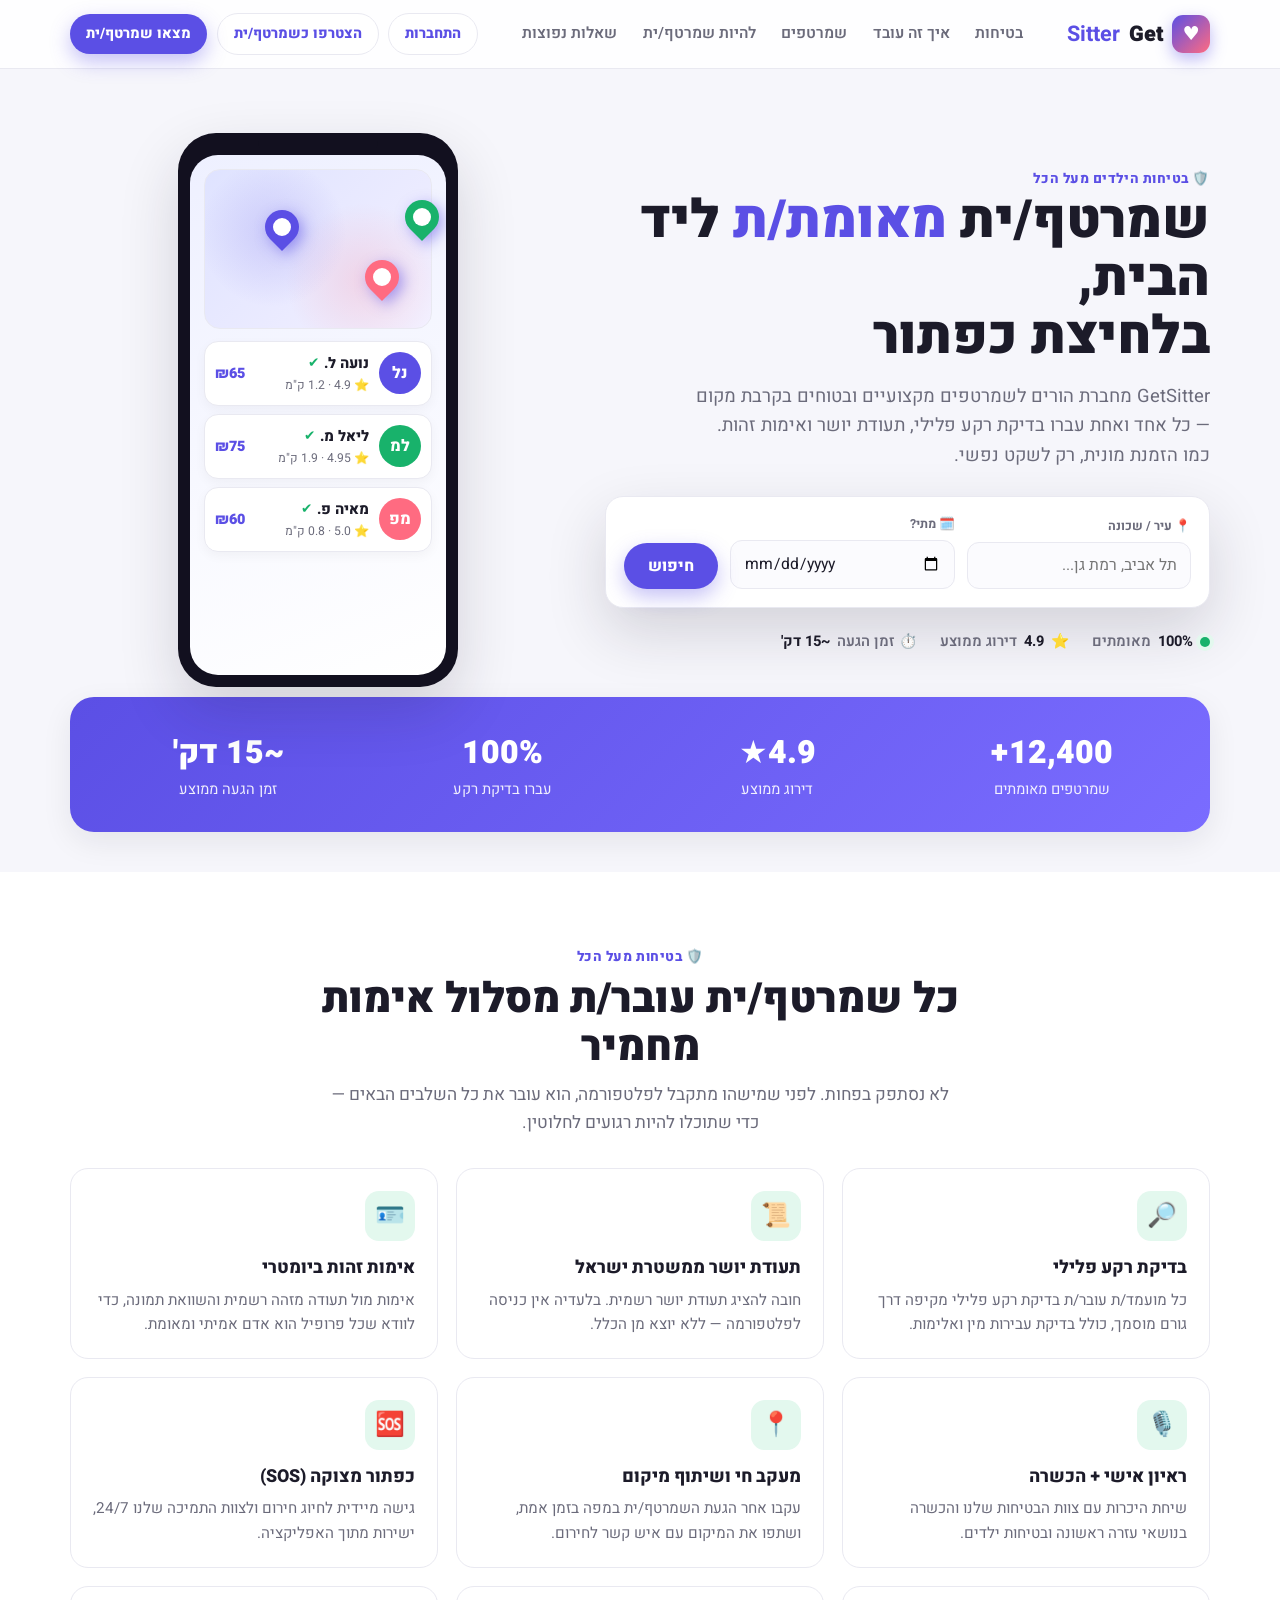
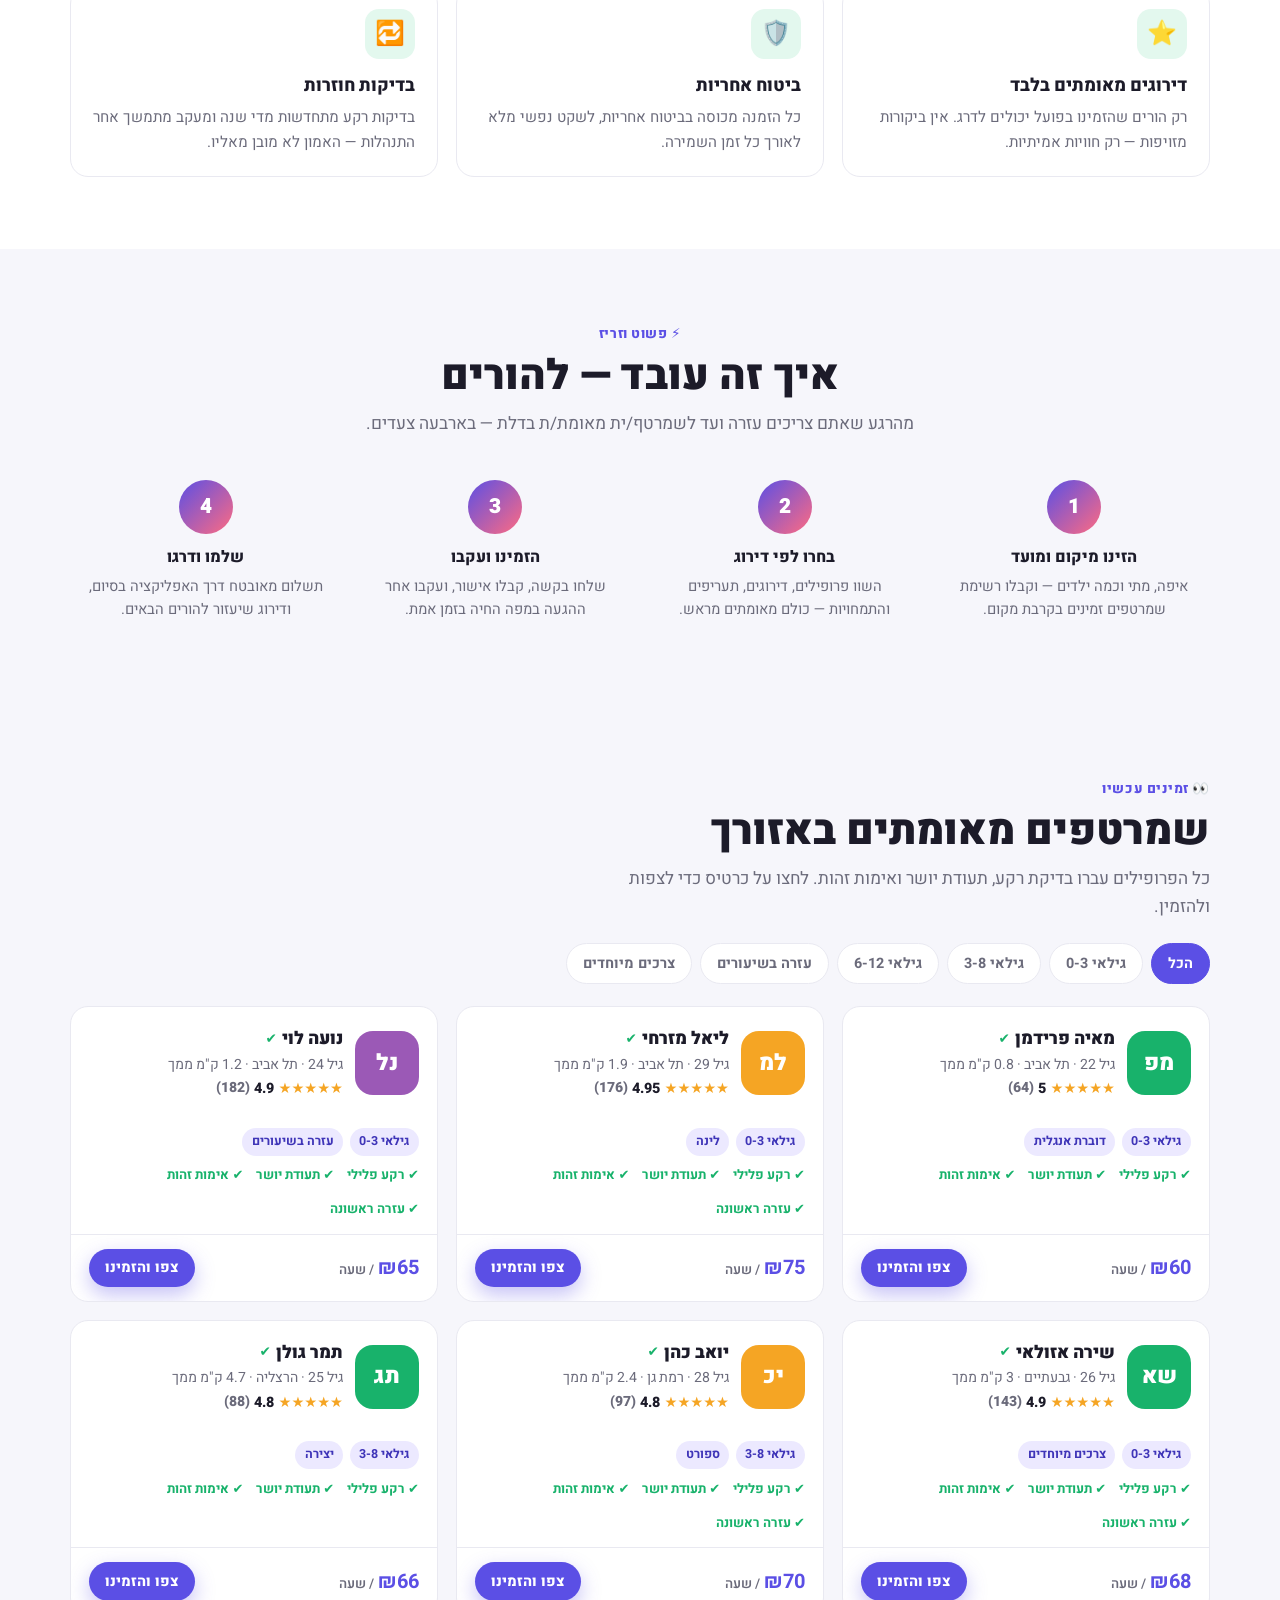
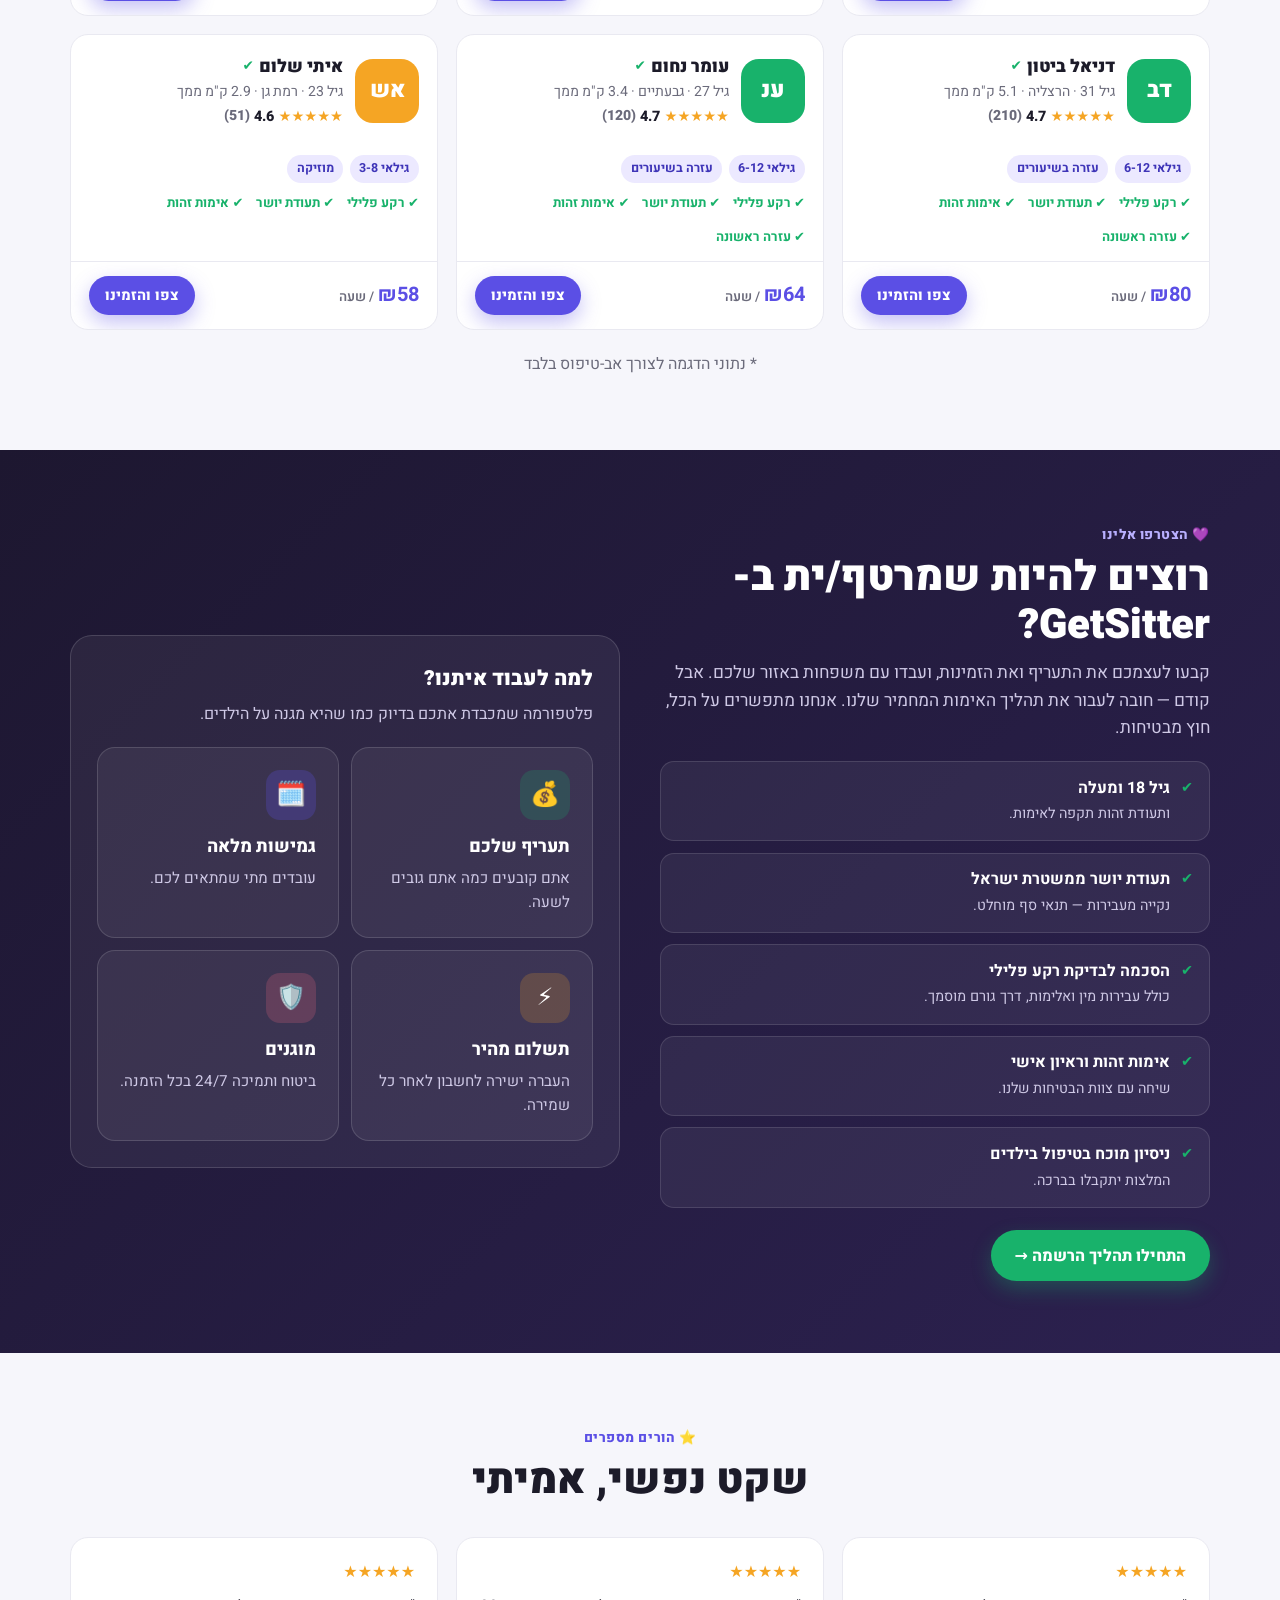
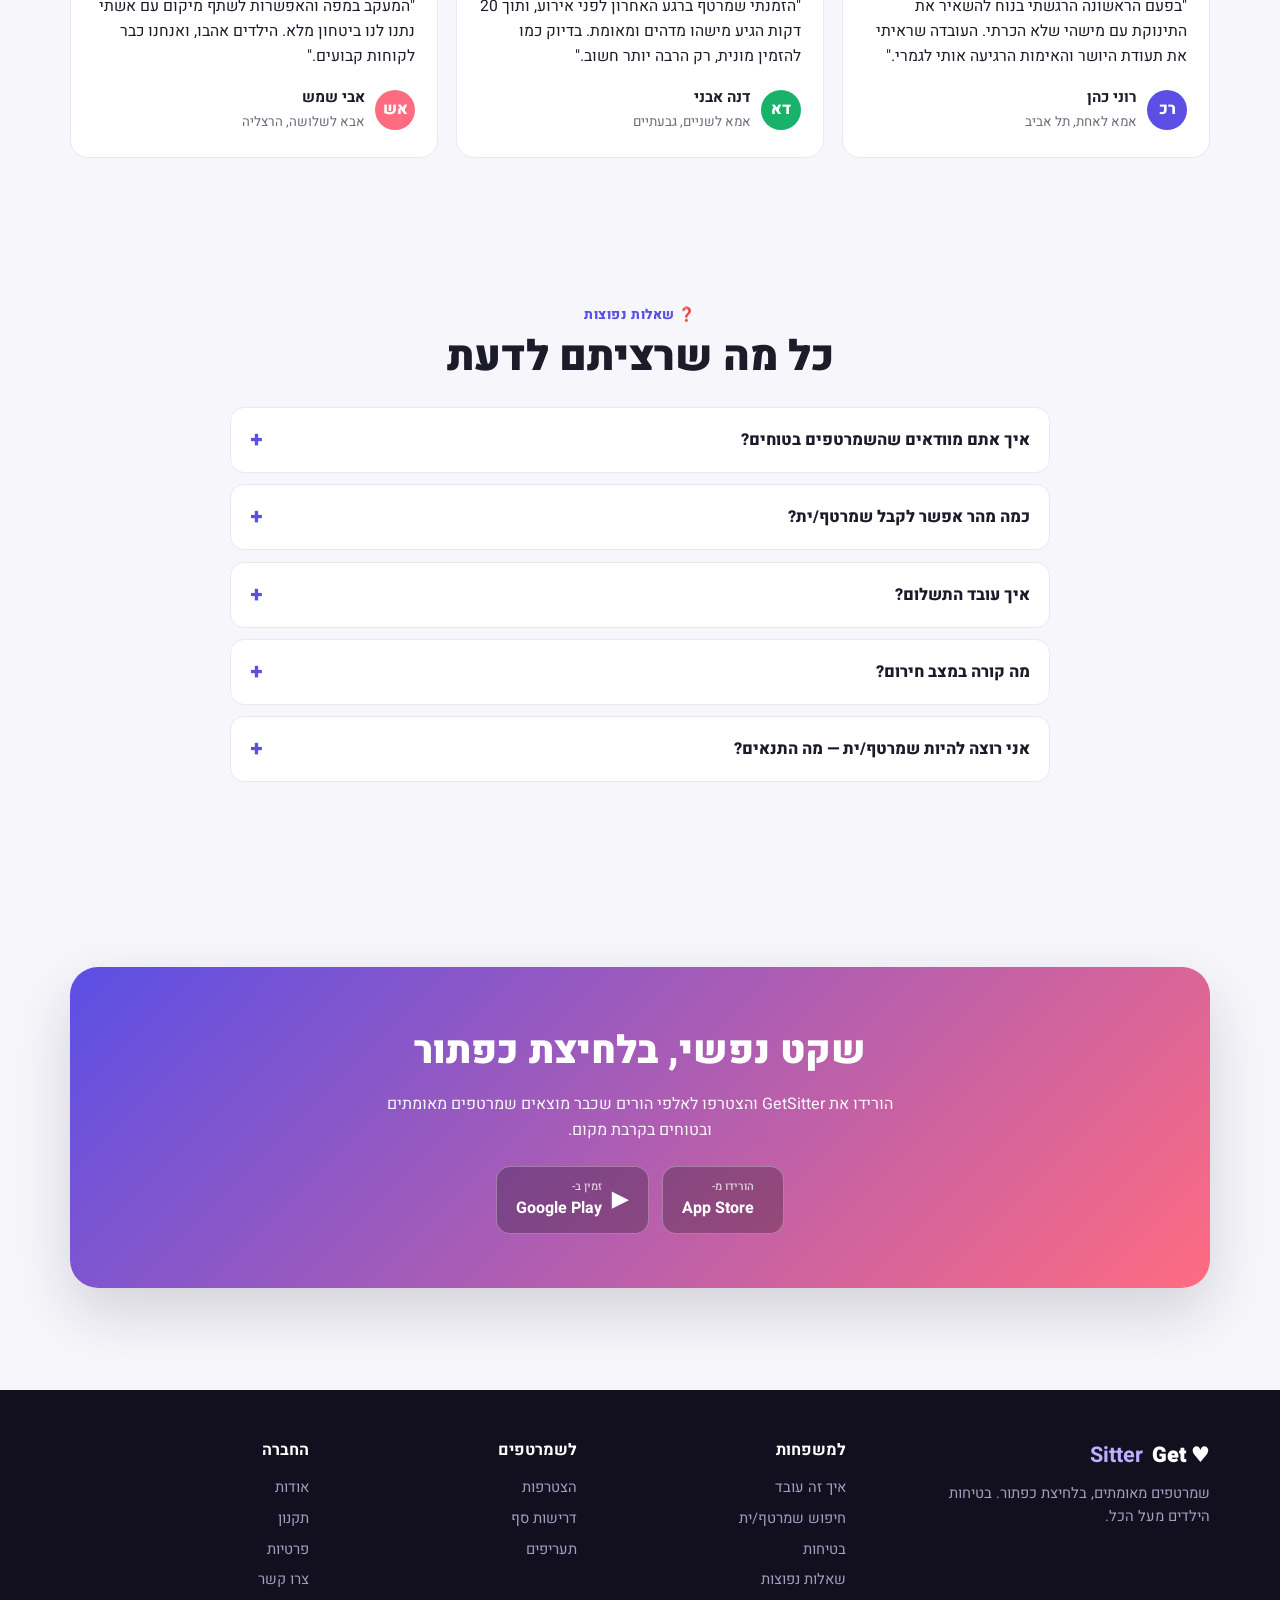
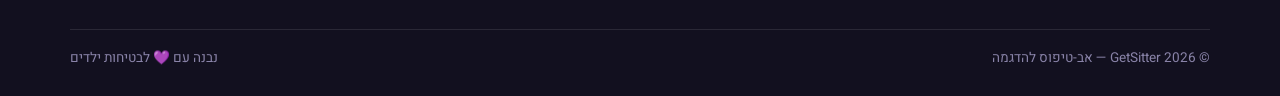
==== commit e2e5e68d: "GetSitter: make it a working app (accounts, persistence, dashboards) - Add localStorage data layer (" ====
--- a/getsitter/index.html
+++ b/getsitter/index.html
@@ -29,6 +29,7 @@
         <a href="#faq">שאלות נפוצות</a>
       </nav>
       <div class="nav-cta">
+        <span id="auth-area"></span>
         <a href="#become" class="btn btn-ghost btn-sm">הצטרפו כשמרטף/ית</a>
         <a href="#hero" class="btn btn-primary btn-sm">מצאו שמרטף/ית</a>
         <button class="burger" id="burger" aria-label="תפריט">☰</button>
@@ -244,6 +245,7 @@
   <div class="overlay" id="overlay"><div class="modal" id="modal"></div></div>
   <div class="toast" id="toast"></div>
 
+  <script src="store.js"></script>
   <script src="app.js"></script>
 </body>
 </html>
